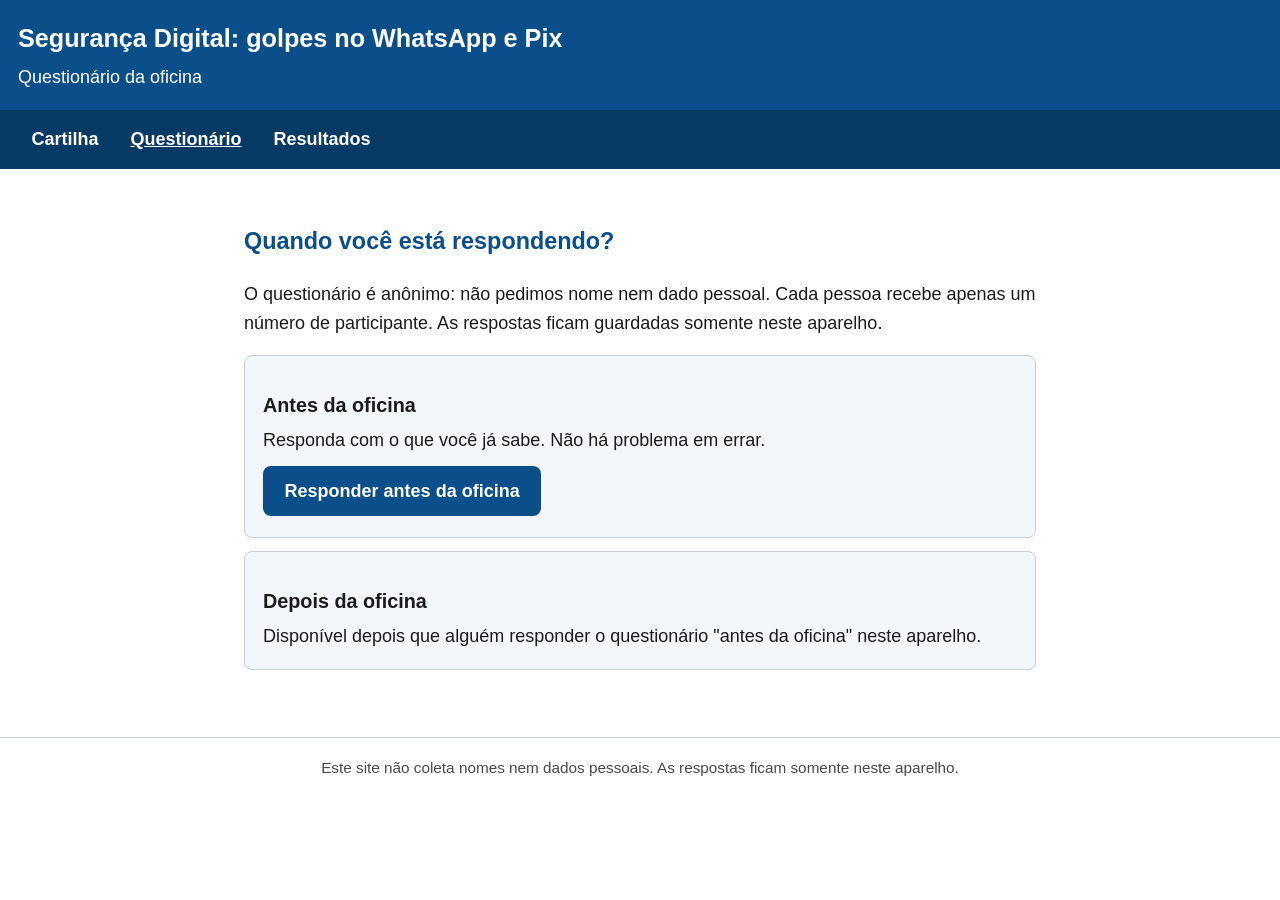
==== quiz.html @ 89abc8dd "Add before/after questionnaire with anonymous local records" ====
<!DOCTYPE html>
<html lang="pt-BR">
<head>
  <meta charset="utf-8">
  <meta name="viewport" content="width=device-width, initial-scale=1">
  <title>Questionário: Segurança Digital</title>
  <link rel="stylesheet" href="css/style.css">
</head>
<body>
  <header class="site">
    <h1>Segurança Digital: golpes no WhatsApp e Pix</h1>
    <p>Questionário da oficina</p>
  </header>
  <nav class="site" aria-label="Menu principal">
    <a href="index.html">Cartilha</a>
    <a href="quiz.html" aria-current="page">Questionário</a>
    <a href="results.html">Resultados</a>
  </nav>

  <main>
    <section id="step-moment">
      <h2>Quando você está respondendo?</h2>
      <p>
        O questionário é anônimo: não pedimos nome nem dado pessoal. Cada pessoa recebe apenas um número
        de participante. As respostas ficam guardadas somente neste aparelho.
      </p>

      <div class="card">
        <h3>Antes da oficina</h3>
        <p>Responda com o que você já sabe. Não há problema em errar.</p>
        <button type="button" id="start-before">Responder antes da oficina</button>
      </div>

      <div class="card">
        <h3>Depois da oficina</h3>
        <div id="after-box">
          <label for="participant-select">Qual é o seu número de participante?</label><br>
          <select id="participant-select"></select><br>
          <button type="button" id="start-after">Responder depois da oficina</button>
        </div>
        <p id="after-empty" class="hidden">
          Disponível depois que alguém responder o questionário "antes da oficina" neste aparelho.
        </p>
      </div>
    </section>

    <section id="step-quiz" class="hidden">
      <h2 id="quiz-title">Questionário</h2>
      <p id="participant-label"></p>
      <form id="quiz-form">
        <div id="questions"></div>
        <button type="submit">Registrar respostas</button>
      </form>
    </section>

    <section id="step-done" class="hidden">
      <h2>Obrigado!</h2>
      <p id="done-message"></p>
      <div id="review"></div>
      <button type="button" id="next-participant">Próximo participante</button>
      <a class="button" href="index.html">Voltar à cartilha</a>
    </section>
  </main>

  <footer class="site">
    Este site não coleta nomes nem dados pessoais. As respostas ficam somente neste aparelho.
  </footer>

  <script src="js/questions.js"></script>
  <script src="js/storage.js"></script>
  <script src="js/quiz.js"></script>
</body>
</html>
---- css/style.css ----
:root {
  --bg: #ffffff;
  --text: #1b1b1b;
  --muted: #4a4a4a;
  --brand: #0b4f8a;
  --brand-dark: #083a66;
  --ok: #1b6e2d;
  --warn-bg: #fff4d6;
  --warn-border: #b97800;
  --card: #f3f6fa;
  --border: #c7d0db;
}

* {
  box-sizing: border-box;
}

html {
  font-size: 112.5%;
}

body {
  margin: 0;
  background: var(--bg);
  color: var(--text);
  font-family: Arial, Helvetica, sans-serif;
  line-height: 1.6;
}

header.site {
  background: var(--brand);
  color: #fff;
  padding: 1rem;
}

header.site h1 {
  margin: 0;
  font-size: 1.4rem;
}

header.site p {
  margin: 0.25rem 0 0;
}

nav.site {
  background: var(--brand-dark);
  padding: 0.25rem 1rem;
}

nav.site a {
  display: inline-block;
  color: #fff;
  padding: 0.6rem 0.75rem;
  text-decoration: none;
  font-weight: bold;
}

nav.site a:hover,
nav.site a:focus,
nav.site a[aria-current="page"] {
  text-decoration: underline;
}

main {
  max-width: 46rem;
  margin: 0 auto;
  padding: 1rem;
}

h2 {
  color: var(--brand);
  margin-top: 2rem;
  font-size: 1.3rem;
}

h3 {
  margin-bottom: 0.25rem;
  font-size: 1.1rem;
}

.card {
  background: var(--card);
  border: 1px solid var(--border);
  border-radius: 8px;
  padding: 0.75rem 1rem;
  margin: 0.75rem 0;
}

.card p {
  margin: 0.25rem 0;
}

.alert {
  background: var(--warn-bg);
  border-left: 6px solid var(--warn-border);
  padding: 0.75rem 1rem;
  margin: 1rem 0;
}

.steps li {
  margin-bottom: 0.5rem;
}

.button,
button {
  display: inline-block;
  background: var(--brand);
  color: #fff;
  border: 0;
  border-radius: 8px;
  padding: 0.8rem 1.2rem;
  font-size: 1rem;
  font-weight: bold;
  text-decoration: none;
  cursor: pointer;
  margin: 0.4rem 0.4rem 0.4rem 0;
}

.button:hover,
button:hover,
.button:focus,
button:focus {
  background: var(--brand-dark);
}

button.secondary {
  background: #fff;
  color: var(--brand);
  border: 2px solid var(--brand);
}

button.danger {
  background: #8a1c1c;
}

fieldset {
  border: 1px solid var(--border);
  border-radius: 8px;
  margin: 1rem 0;
  padding: 0.75rem 1rem;
}

legend {
  font-weight: bold;
  padding: 0 0.4rem;
}

label.option {
  display: block;
  padding: 0.6rem 0.5rem;
  border-radius: 6px;
  cursor: pointer;
}

label.option:hover {
  background: var(--card);
}

label.option input {
  transform: scale(1.3);
  margin-right: 0.6rem;
}

select {
  font-size: 1rem;
  padding: 0.5rem;
}

.feedback {
  margin: 0.25rem 0 0;
  color: var(--muted);
}

.correct {
  color: var(--ok);
  font-weight: bold;
}

table {
  border-collapse: collapse;
  width: 100%;
  margin: 1rem 0;
}

th,
td {
  border: 1px solid var(--border);
  padding: 0.5rem;
  text-align: center;
}

th {
  background: var(--card);
}

td.left,
th.left {
  text-align: left;
}

.table-wrap {
  overflow-x: auto;
}

@media (max-width: 480px) {
  th,
  td {
    padding: 0.4rem 0.3rem;
    font-size: 0.9rem;
  }
}

.hidden {
  display: none;
}

footer.site {
  border-top: 1px solid var(--border);
  color: var(--muted);
  font-size: 0.85rem;
  padding: 1rem;
  text-align: center;
  margin-top: 2rem;
}

@media print {
  nav.site,
  .no-print {
    display: none;
  }
}
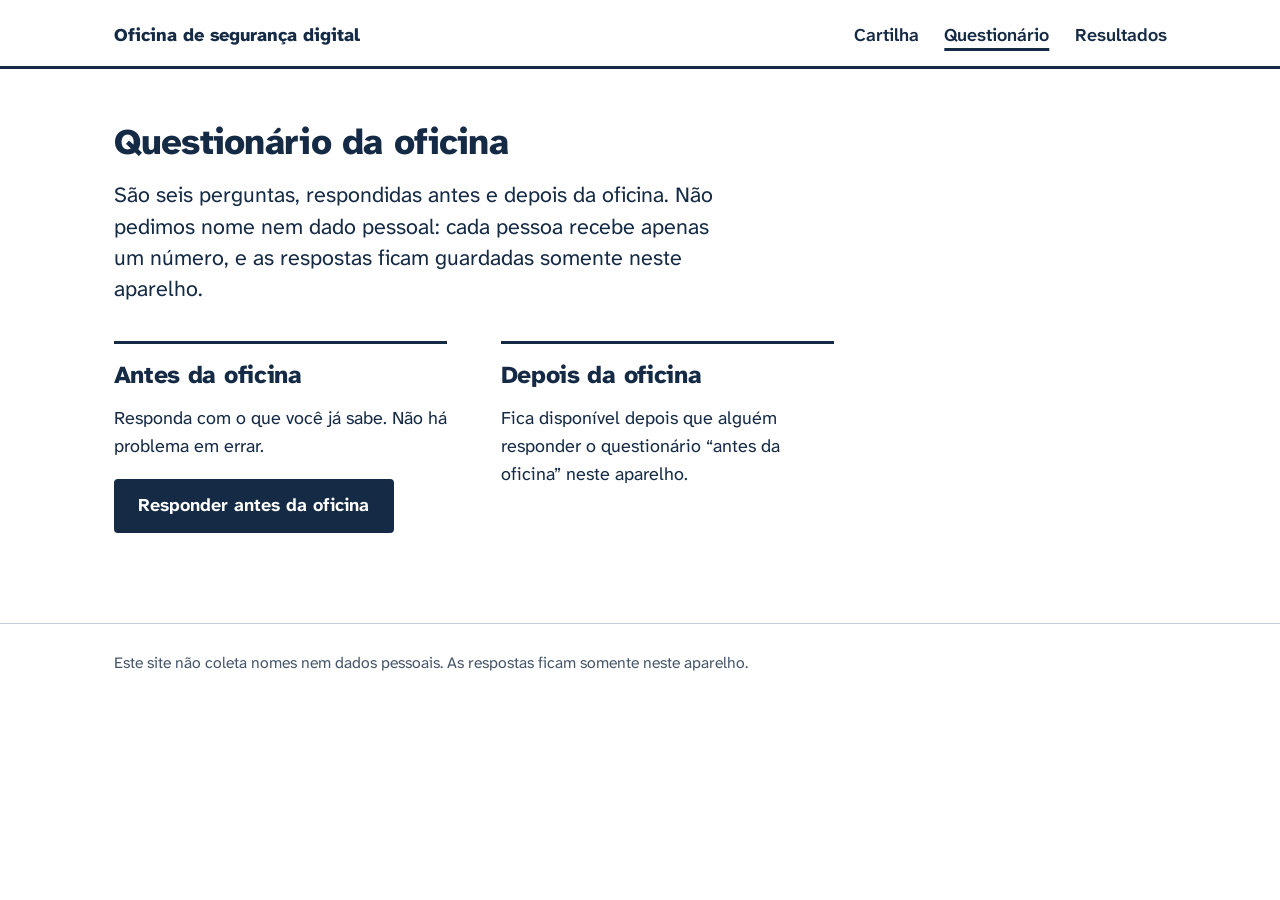
==== commit 2c909458: "Redesign the site with its own visual identity and booklet interactions Open the booklet with an ann" ====
--- a/quiz.html
+++ b/quiz.html
@@ -4,66 +4,91 @@
   <meta charset="utf-8">
   <meta name="viewport" content="width=device-width, initial-scale=1">
   <title>Questionário: Segurança Digital</title>
+  <meta name="theme-color" content="#ffffff">
+  <link rel="icon" href="data:image/svg+xml,%3Csvg xmlns='http://www.w3.org/2000/svg' viewBox='0 0 32 32'%3E%3Crect width='32' height='32' rx='4' fill='%23152a45'/%3E%3Crect x='6' y='12' width='20' height='8' fill='%23ffe14a'/%3E%3C/svg%3E">
+  <link rel="preconnect" href="https://fonts.googleapis.com">
+  <link rel="preconnect" href="https://fonts.gstatic.com" crossorigin>
+  <link rel="stylesheet" href="https://fonts.googleapis.com/css2?family=Atkinson+Hyperlegible+Next:wght@400..800&display=swap">
   <link rel="stylesheet" href="css/style.css">
 </head>
 <body>
-  <header class="site">
-    <h1>Segurança Digital: golpes no WhatsApp e Pix</h1>
-    <p>Questionário da oficina</p>
+  <a class="skip" href="#conteudo">Ir para o conteúdo</a>
+  <header class="masthead">
+    <div class="wrap masthead-inner">
+      <a class="masthead-name" href="index.html">Oficina de segurança digital</a>
+      <nav aria-label="Menu principal">
+        <a href="index.html">Cartilha</a>
+        <a href="quiz.html" aria-current="page">Questionário</a>
+        <a href="results.html">Resultados</a>
+      </nav>
+    </div>
   </header>
-  <nav class="site" aria-label="Menu principal">
-    <a href="index.html">Cartilha</a>
-    <a href="quiz.html" aria-current="page">Questionário</a>
-    <a href="results.html">Resultados</a>
-  </nav>
 
-  <main>
-    <section id="step-moment">
-      <h2>Quando você está respondendo?</h2>
-      <p>
-        O questionário é anônimo: não pedimos nome nem dado pessoal. Cada pessoa recebe apenas um número
-        de participante. As respostas ficam guardadas somente neste aparelho.
-      </p>
+  <main id="conteudo" class="wrap">
+    <div class="page">
+      <section id="step-moment">
+        <h1>Questionário da oficina</h1>
+        <p class="lead">
+          São seis perguntas, respondidas antes e depois da oficina. Não pedimos nome nem dado pessoal:
+          cada pessoa recebe apenas um número, e as respostas ficam guardadas somente neste aparelho.
+        </p>
 
-      <div class="card">
-        <h3>Antes da oficina</h3>
-        <p>Responda com o que você já sabe. Não há problema em errar.</p>
-        <button type="button" id="start-before">Responder antes da oficina</button>
-      </div>
+        <div class="choices">
+          <div class="choice">
+            <h2>Antes da oficina</h2>
+            <p>Responda com o que você já sabe. Não há problema em errar.</p>
+            <button type="button" id="start-before">Responder antes da oficina</button>
+          </div>
 
-      <div class="card">
-        <h3>Depois da oficina</h3>
-        <div id="after-box">
-          <label for="participant-select">Qual é o seu número de participante?</label><br>
-          <select id="participant-select"></select><br>
-          <button type="button" id="start-after">Responder depois da oficina</button>
+          <div class="choice">
+            <h2>Depois da oficina</h2>
+            <div id="after-box">
+              <label for="participant-select">Qual é o seu número de participante?</label>
+              <select id="participant-select"></select>
+              <button type="button" id="start-after">Responder depois da oficina</button>
+            </div>
+            <p id="after-empty" class="hidden">
+              Fica disponível depois que alguém responder o questionário “antes da oficina” neste aparelho.
+            </p>
+          </div>
         </div>
-        <p id="after-empty" class="hidden">
-          Disponível depois que alguém responder o questionário "antes da oficina" neste aparelho.
+      </section>
+
+      <section id="step-quiz" class="hidden">
+        <h1 id="quiz-title">Questionário</h1>
+        <p id="participant-label" class="participant-line"></p>
+        <form id="quiz-form">
+          <div id="questions"></div>
+          <div class="quiz-bar">
+            <div class="progress">
+              <p id="progress-text" aria-live="polite"></p>
+              <div id="progress-marks" class="progress-marks" aria-hidden="true"></div>
+            </div>
+            <button type="submit">Registrar respostas</button>
+          </div>
+        </form>
+      </section>
+
+      <section id="step-done" class="hidden">
+        <h1>Respostas registradas</h1>
+        <p id="ticket" class="ticket hidden">
+          <span>Seu número de participante</span>
+          <strong id="ticket-number"></strong>
         </p>
-      </div>
-    </section>
-
-    <section id="step-quiz" class="hidden">
-      <h2 id="quiz-title">Questionário</h2>
-      <p id="participant-label"></p>
-      <form id="quiz-form">
-        <div id="questions"></div>
-        <button type="submit">Registrar respostas</button>
-      </form>
-    </section>
-
-    <section id="step-done" class="hidden">
-      <h2>Obrigado!</h2>
-      <p id="done-message"></p>
-      <div id="review"></div>
-      <button type="button" id="next-participant">Próximo participante</button>
-      <a class="button" href="index.html">Voltar à cartilha</a>
-    </section>
+        <p id="done-message" class="done-message"></p>
+        <div id="review"></div>
+        <div class="actions">
+          <button type="button" id="next-participant">Próximo participante</button>
+          <a class="button secondary" href="index.html">Voltar à cartilha</a>
+        </div>
+      </section>
+    </div>
   </main>
 
-  <footer class="site">
-    Este site não coleta nomes nem dados pessoais. As respostas ficam somente neste aparelho.
+  <footer class="site-footer">
+    <div class="wrap">
+      <p>Este site não coleta nomes nem dados pessoais. As respostas ficam somente neste aparelho.</p>
+    </div>
   </footer>
 
   <script src="js/questions.js"></script>
--- a/css/style.css
+++ b/css/style.css
@@ -1,231 +1,954 @@
+/*
+  Identidade visual: "a mensagem marcada".
+  Papel branco e tinta azul-noite. O amarelo aparece somente sobre uma pista de
+  golpe e o verde somente em uma ação segura, para que a cor sempre signifique algo.
+*/
 :root {
-  --bg: #ffffff;
-  --text: #1b1b1b;
-  --muted: #4a4a4a;
-  --brand: #0b4f8a;
-  --brand-dark: #083a66;
-  --ok: #1b6e2d;
-  --warn-bg: #fff4d6;
-  --warn-border: #b97800;
-  --card: #f3f6fa;
-  --border: #c7d0db;
-}
-
-* {
+  --paper: #ffffff;
+  --ink: #152a45;
+  --ink-soft: #46566b;
+  --marker: #ffe14a;
+  --safe: #0f6b4f;
+  --danger: #b3261e;
+  --chat: #e4eaee;
+  --rule: #c5ced8;
+  --tint: #eef2f6;
+  --measure: 40rem;
+  color-scheme: light;
+}
+
+*,
+*::before,
+*::after {
   box-sizing: border-box;
 }
 
 html {
   font-size: 112.5%;
+  -webkit-text-size-adjust: 100%;
+  scroll-padding-bottom: 6rem;
+}
+
+::selection {
+  background: var(--marker);
+  color: var(--ink);
 }
 
 body {
   margin: 0;
-  background: var(--bg);
-  color: var(--text);
-  font-family: Arial, Helvetica, sans-serif;
-  line-height: 1.6;
-}
-
-header.site {
-  background: var(--brand);
+  background: var(--paper);
+  color: var(--ink);
+  font-family: "Atkinson Hyperlegible Next", "Atkinson Hyperlegible", Verdana, "Segoe UI", sans-serif;
+  line-height: 1.55;
+}
+
+h1,
+h2,
+h3 {
+  font-weight: 800;
+  text-wrap: balance;
+}
+
+h1 {
+  font-size: 2rem;
+  line-height: 1.1;
+  letter-spacing: -0.02em;
+  margin: 0 0 1rem;
+}
+
+h2 {
+  font-size: 1.7rem;
+  line-height: 1.15;
+  letter-spacing: -0.012em;
+  margin: 0 0 0.8rem;
+}
+
+h3 {
+  font-size: 1.2rem;
+  line-height: 1.25;
+  margin: 0 0 0.6rem;
+}
+
+p {
+  margin: 0 0 1rem;
+}
+
+a {
+  color: var(--ink);
+  text-decoration-thickness: 0.08em;
+  text-underline-offset: 0.2em;
+}
+
+:focus-visible {
+  outline: 3px solid var(--ink);
+  outline-offset: 3px;
+}
+
+mark {
+  background: var(--marker);
+  color: inherit;
+  padding: 0.05em 0.2em;
+  border-radius: 2px;
+  -webkit-box-decoration-break: clone;
+  box-decoration-break: clone;
+}
+
+.hidden {
+  display: none !important;
+}
+
+.wrap {
+  max-width: 63.5rem;
+  margin-inline: auto;
+  padding-inline: 1.15rem;
+}
+
+.skip {
+  position: absolute;
+  left: 1rem;
+  top: -4rem;
+  background: var(--ink);
   color: #fff;
-  padding: 1rem;
-}
-
-header.site h1 {
+  padding: 0.6rem 1rem;
+  z-index: 1;
+}
+
+.skip:focus {
+  top: 0.5rem;
+}
+
+/* Cabeçalho */
+
+.masthead {
+  border-bottom: 3px solid var(--ink);
+}
+
+.masthead-inner {
+  display: flex;
+  flex-wrap: wrap;
+  align-items: baseline;
+  justify-content: space-between;
+  column-gap: 2rem;
+  padding-block: 0.7rem 0.3rem;
+}
+
+.masthead-name {
+  font-weight: 800;
+  text-decoration: none;
+  padding-block: 0.35rem;
+}
+
+.masthead nav {
+  display: flex;
+  gap: 1.4rem;
+}
+
+.masthead nav a {
+  font-weight: 600;
+  text-decoration: none;
+  padding-block: 0.55rem;
+}
+
+.masthead nav a:hover {
+  text-decoration: underline;
+}
+
+.masthead nav a[aria-current="page"] {
+  text-decoration: underline;
+  text-decoration-thickness: 3px;
+  text-underline-offset: 0.4em;
+}
+
+/* Abertura da cartilha */
+
+.opening {
+  display: grid;
+  gap: 2rem;
+  padding-block: 2rem 2.5rem;
+}
+
+.opening h1 {
+  font-size: clamp(2.1rem, 1.3rem + 3.6vw, 3.5rem);
+  line-height: 1.06;
+  letter-spacing: -0.022em;
+  margin-bottom: 1.25rem;
+  max-width: 16ch;
+}
+
+.lead {
+  font-size: 1.2rem;
+  line-height: 1.45;
+  max-width: 34rem;
+}
+
+.golden-rule {
+  border-left: 4px solid var(--ink);
+  padding-left: 0.9rem;
+  margin: 1.5rem 0 0;
+  max-width: 30rem;
+}
+
+.specimen {
   margin: 0;
-  font-size: 1.4rem;
-}
-
-header.site p {
-  margin: 0.25rem 0 0;
-}
-
-nav.site {
-  background: var(--brand-dark);
-  padding: 0.25rem 1rem;
-}
-
-nav.site a {
-  display: inline-block;
-  color: #fff;
-  padding: 0.6rem 0.75rem;
+}
+
+.specimen figcaption {
+  margin-top: 1.1rem;
+}
+
+.specimen figcaption p {
+  font-weight: 700;
+  margin-bottom: 0.3rem;
+}
+
+.clues {
+  list-style: none;
+  margin: 0;
+  padding: 0;
+}
+
+.clues li {
+  padding-block: 0.4rem;
+}
+
+.clues mark {
+  font-weight: 700;
+  margin-right: 0.3rem;
+}
+
+.specimen mark {
+  background: linear-gradient(var(--marker), var(--marker)) no-repeat 0 0 / 100% 100%;
+}
+
+/* Mensagens de exemplo */
+
+.chat {
+  background: var(--chat);
+  border-radius: 6px;
+  padding: 0.85rem 0.85rem 1rem;
+}
+
+.chat-from {
+  font-size: 0.85rem;
+  color: var(--ink-soft);
+  margin: 0 0 0.5rem;
+}
+
+.bubble {
+  background: #fff;
+  border-radius: 3px 14px 14px 14px;
+  box-shadow: 0 1px 0 rgba(21, 42, 69, 0.18);
+  padding: 0.6rem 0.8rem;
+  margin: 0 0 0.45rem;
+  width: fit-content;
+  max-width: 100%;
+}
+
+.bubble:last-child {
+  margin-bottom: 0;
+}
+
+.caught {
+  border-left: 4px solid var(--danger);
+  padding-left: 0.85rem;
+  margin: 0.9rem 0 0;
+}
+
+.caught strong {
+  color: var(--danger);
+}
+
+/* Corpo da cartilha */
+
+.booklet {
+  display: grid;
+  gap: 2.5rem;
+  border-top: 1px solid var(--rule);
+  padding-top: 2rem;
+}
+
+.toc-title {
+  font-weight: 800;
+  margin: 0 0 0.3rem;
+}
+
+.toc ol {
+  margin: 0;
+  padding-left: 1.4rem;
+}
+
+.toc a {
+  display: block;
+  padding-block: 0.5rem;
   text-decoration: none;
-  font-weight: bold;
-}
-
-nav.site a:hover,
-nav.site a:focus,
-nav.site a[aria-current="page"] {
+}
+
+.toc a:hover {
   text-decoration: underline;
 }
 
-main {
-  max-width: 46rem;
-  margin: 0 auto;
-  padding: 1rem;
-}
-
-h2 {
-  color: var(--brand);
-  margin-top: 2rem;
-  font-size: 1.3rem;
-}
-
-h3 {
-  margin-bottom: 0.25rem;
+.toc a[aria-current] {
+  text-decoration: underline;
+  text-decoration-thickness: 3px;
+  text-underline-offset: 0.3em;
+}
+
+.chapters {
+  max-width: var(--measure);
+}
+
+.chapter {
+  scroll-margin-top: 1.5rem;
+}
+
+.chapter + .chapter {
+  margin-top: 3.5rem;
+  padding-top: 2.5rem;
+  border-top: 1px solid var(--rule);
+}
+
+.pressures {
+  margin: 1.5rem 0 0;
+}
+
+.pressures > div {
+  padding-block: 0.9rem;
+  border-top: 1px solid var(--rule);
+}
+
+.pressures > div:last-child {
+  padding-bottom: 0;
+}
+
+.pressures dt {
+  font-weight: 800;
   font-size: 1.1rem;
 }
 
-.card {
-  background: var(--card);
-  border: 1px solid var(--border);
-  border-radius: 8px;
-  padding: 0.75rem 1rem;
-  margin: 0.75rem 0;
-}
-
-.card p {
-  margin: 0.25rem 0;
-}
-
-.alert {
-  background: var(--warn-bg);
-  border-left: 6px solid var(--warn-border);
-  padding: 0.75rem 1rem;
-  margin: 1rem 0;
+.pressures dd {
+  margin: 0.2rem 0 0;
+}
+
+.scam {
+  margin-top: 2.25rem;
+}
+
+.scam-layout {
+  display: grid;
+  gap: 1rem;
+}
+
+.scam-body p:last-child {
+  margin-bottom: 0;
+}
+
+.action {
+  border-left: 4px solid var(--safe);
+  padding-left: 0.85rem;
+}
+
+.action strong {
+  color: var(--safe);
+}
+
+.steps,
+.checks {
+  list-style: none;
+  margin: 1.25rem 0 0;
+  padding: 0;
+}
+
+.steps {
+  counter-reset: step;
 }
 
 .steps li {
-  margin-bottom: 0.5rem;
-}
+  counter-increment: step;
+  position: relative;
+  padding: 0.55rem 0 0.55rem 2.8rem;
+}
+
+.steps li::before {
+  content: counter(step);
+  position: absolute;
+  left: 0;
+  top: 0.3rem;
+  font-size: 1.7rem;
+  font-weight: 800;
+  line-height: 1.2;
+}
+
+.steps-urgent li::before {
+  color: var(--danger);
+}
+
+.checks label {
+  display: flex;
+  align-items: flex-start;
+  gap: 1.3rem;
+  padding-block: 0.55rem;
+  font-weight: 400;
+  cursor: pointer;
+}
+
+.checks input {
+  -webkit-appearance: none;
+  appearance: none;
+  flex: none;
+  display: grid;
+  place-content: center;
+  width: 1.5rem;
+  height: 1.5rem;
+  margin: 0.1rem 0 0;
+  background: #fff;
+  border: 2px solid var(--ink);
+  border-radius: 3px;
+  cursor: pointer;
+}
+
+.checks input::before {
+  content: "";
+  width: 0.42rem;
+  height: 0.8rem;
+  margin-top: -0.15rem;
+  border: solid #fff;
+  border-width: 0 3px 3px 0;
+  transform: rotate(45deg) scale(0);
+}
+
+.checks input:checked {
+  background: var(--safe);
+  border-color: var(--safe);
+}
+
+.checks input:checked::before {
+  transform: rotate(45deg) scale(1);
+}
+
+.checks-count {
+  margin: 1rem 0 0;
+  color: var(--ink-soft);
+}
+
+.checks-count.all-done {
+  color: var(--safe);
+  font-weight: 700;
+}
+
+.path {
+  background: var(--tint);
+  border-radius: 3px;
+  padding: 0.1em 0.35em;
+  -webkit-box-decoration-break: clone;
+  box-decoration-break: clone;
+}
+
+.next-step {
+  margin-top: 3.5rem;
+  padding-top: 1.5rem;
+  border-top: 3px solid var(--ink);
+}
+
+.next-step p {
+  font-weight: 700;
+  font-size: 1.2rem;
+}
+
+/* Botões e formulário */
 
 .button,
 button {
   display: inline-block;
-  background: var(--brand);
+  background: var(--ink);
   color: #fff;
-  border: 0;
-  border-radius: 8px;
-  padding: 0.8rem 1.2rem;
-  font-size: 1rem;
-  font-weight: bold;
+  border: 2px solid var(--ink);
+  border-radius: 4px;
+  padding: 0.75rem 1.25rem;
+  min-height: 3rem;
+  font: inherit;
+  font-weight: 700;
+  line-height: 1.3;
+  text-align: center;
   text-decoration: none;
   cursor: pointer;
-  margin: 0.4rem 0.4rem 0.4rem 0;
 }
 
 .button:hover,
-button:hover,
-.button:focus,
-button:focus {
-  background: var(--brand-dark);
-}
-
+button:hover {
+  background: #0b1a2e;
+  border-color: #0b1a2e;
+}
+
+.button.secondary,
 button.secondary {
+  background: transparent;
+  color: var(--ink);
+}
+
+.button.secondary:hover,
+button.secondary:hover {
+  background: var(--tint);
+  border-color: var(--ink);
+}
+
+button.danger {
+  background: transparent;
+  color: var(--danger);
+  border-color: var(--danger);
+}
+
+button.danger:hover {
+  background: var(--danger);
+  border-color: var(--danger);
+  color: #fff;
+}
+
+button.fake-link {
+  display: inline;
+  min-height: 0;
+  padding: 0;
+  background: none;
+  border: 0;
+  border-radius: 0;
+  color: #1a56b0;
+  font-weight: 400;
+  line-height: inherit;
+  text-decoration: underline;
+}
+
+button.fake-link:hover {
+  background: none;
+  color: #123f85;
+}
+
+.actions {
+  display: flex;
+  flex-wrap: wrap;
+  gap: 0.75rem;
+  margin-top: 1.75rem;
+}
+
+label {
+  font-weight: 700;
+}
+
+select {
+  display: block;
+  width: 100%;
+  max-width: 18rem;
+  min-height: 3rem;
+  margin: 0.4rem 0 1rem;
+  padding: 0.6rem 0.7rem;
   background: #fff;
-  color: var(--brand);
-  border: 2px solid var(--brand);
-}
-
-button.danger {
-  background: #8a1c1c;
+  color: var(--ink);
+  border: 2px solid var(--ink);
+  border-radius: 4px;
+  font: inherit;
 }
 
 fieldset {
-  border: 1px solid var(--border);
-  border-radius: 8px;
-  margin: 1rem 0;
-  padding: 0.75rem 1rem;
+  border: 0;
+  margin: 2.25rem 0 0;
+  padding: 0;
+  min-width: 0;
 }
 
 legend {
-  font-weight: bold;
-  padding: 0 0.4rem;
+  padding: 0;
+  margin-bottom: 0.5rem;
+  font-size: 1.15rem;
+  font-weight: 700;
+  line-height: 1.35;
+}
+
+.question-count {
+  display: block;
+  font-size: 0.875rem;
+  font-weight: 400;
+  color: var(--ink-soft);
+  margin-bottom: 0.2rem;
 }
 
 label.option {
+  display: flex;
+  align-items: flex-start;
+  gap: 0.75rem;
+  margin-top: 0.5rem;
+  padding: 0.8rem 0.9rem;
+  border: 2px solid var(--rule);
+  border-radius: 4px;
+  font-weight: 400;
+  cursor: pointer;
+}
+
+label.option:hover {
+  border-color: var(--ink-soft);
+}
+
+label.option:has(input:checked) {
+  border-color: var(--ink);
+  background: var(--tint);
+  box-shadow: inset 4px 0 0 var(--ink);
+}
+
+label.option input {
+  flex: none;
+  width: 1.35rem;
+  height: 1.35rem;
+  margin: 0.1rem 0 0;
+  accent-color: var(--ink);
+}
+
+.quiz-bar {
+  position: sticky;
+  bottom: 0;
+  display: flex;
+  align-items: center;
+  justify-content: space-between;
+  gap: 1rem;
+  margin-top: 2.25rem;
+  padding-block: 0.75rem;
+  background: var(--paper);
+  border-top: 3px solid var(--ink);
+}
+
+.progress p {
+  margin: 0 0 0.35rem;
+  font-size: 0.875rem;
+  font-weight: 700;
+}
+
+.progress-marks {
+  display: flex;
+  gap: 4px;
+}
+
+.progress-marks span {
+  width: 1.1rem;
+  height: 0.5rem;
+  background: var(--rule);
+}
+
+.progress-marks span.done {
+  background: var(--ink);
+}
+
+/* Páginas do questionário e dos resultados */
+
+.page {
+  max-width: var(--measure);
+  padding-block: 2rem 1rem;
+}
+
+.page h2 {
+  font-size: 1.35rem;
+  margin-top: 2.5rem;
+}
+
+.choices {
+  display: grid;
+  gap: 2.5rem;
+  margin-top: 2rem;
+}
+
+.choice {
+  border-top: 3px solid var(--ink);
+  padding-top: 1rem;
+}
+
+.choice h2 {
+  margin-top: 0;
+}
+
+.participant-line {
+  font-weight: 700;
+}
+
+.ticket {
+  width: fit-content;
+  border: 2px dashed var(--ink);
+  padding: 0.8rem 1.6rem 0.6rem;
+  text-align: center;
+  margin: 1.25rem 0;
+}
+
+.ticket span {
   display: block;
-  padding: 0.6rem 0.5rem;
-  border-radius: 6px;
-  cursor: pointer;
-}
-
-label.option:hover {
-  background: var(--card);
-}
-
-label.option input {
-  transform: scale(1.3);
-  margin-right: 0.6rem;
-}
-
-select {
-  font-size: 1rem;
-  padding: 0.5rem;
+  font-size: 0.875rem;
+}
+
+.ticket strong {
+  display: block;
+  font-size: 4.5rem;
+  line-height: 1;
+}
+
+.done-message {
+  font-size: 1.2rem;
+}
+
+.review-item {
+  border-top: 1px solid var(--rule);
+  padding-block: 1.1rem 0.2rem;
+}
+
+.review-item h3 {
+  font-size: 1.05rem;
+  font-weight: 700;
+  text-wrap: pretty;
+}
+
+.review-item p {
+  margin-bottom: 0.5rem;
+}
+
+.yours {
+  color: var(--danger);
+}
+
+.correct {
+  color: var(--safe);
+  font-weight: 700;
 }
 
 .feedback {
-  margin: 0.25rem 0 0;
-  color: var(--muted);
-}
-
-.correct {
-  color: var(--ok);
-  font-weight: bold;
+  color: var(--ink-soft);
+}
+
+.table-wrap {
+  overflow-x: auto;
+  margin-bottom: 2.5rem;
 }
 
 table {
   border-collapse: collapse;
   width: 100%;
-  margin: 1rem 0;
+  font-variant-numeric: tabular-nums;
 }
 
 th,
 td {
-  border: 1px solid var(--border);
-  padding: 0.5rem;
+  padding: 0.7rem 0.5rem;
   text-align: center;
+  vertical-align: top;
+  border-bottom: 1px solid var(--rule);
 }
 
 th {
-  background: var(--card);
-}
-
-td.left,
-th.left {
+  font-weight: 700;
+  border-bottom: 2px solid var(--ink);
+  vertical-align: bottom;
+}
+
+th.left,
+td.left {
   text-align: left;
-}
-
-.table-wrap {
-  overflow-x: auto;
-}
-
-@media (max-width: 480px) {
+  padding-left: 0;
+}
+
+.summary td.left {
+  white-space: nowrap;
+}
+
+td.gain {
+  color: var(--safe);
+  font-weight: 700;
+}
+
+td.loss {
+  color: var(--danger);
+  font-weight: 700;
+}
+
+/* Rodapé */
+
+.site-footer {
+  margin-top: 4rem;
+  border-top: 1px solid var(--rule);
+  padding-block: 1.5rem 2.5rem;
+  color: var(--ink-soft);
+  font-size: 0.875rem;
+}
+
+.site-footer p {
+  max-width: var(--measure);
+  margin: 0;
+}
+
+/* Telas maiores */
+
+@media (max-width: 30rem) {
+  .actions > *,
+  .choice button {
+    width: 100%;
+  }
+
+  .quiz-bar button {
+    padding-inline: 0.9rem;
+    white-space: nowrap;
+  }
+
   th,
   td {
-    padding: 0.4rem 0.3rem;
+    padding: 0.6rem 0.3rem;
     font-size: 0.9rem;
   }
 }
 
-.hidden {
-  display: none;
-}
-
-footer.site {
-  border-top: 1px solid var(--border);
-  color: var(--muted);
-  font-size: 0.85rem;
-  padding: 1rem;
-  text-align: center;
-  margin-top: 2rem;
+@media (min-width: 34rem) {
+  .pressures > div {
+    display: grid;
+    grid-template-columns: 12rem minmax(0, 1fr);
+    gap: 1.25rem;
+    align-items: baseline;
+  }
+
+  .pressures dd {
+    margin: 0;
+  }
+}
+
+@media (min-width: 44rem) {
+  .wrap {
+    padding-inline: 2.5rem;
+  }
+
+  .scam-layout {
+    grid-template-columns: 15rem minmax(0, 1fr);
+    gap: 1.75rem;
+    align-items: start;
+  }
+
+  .choices {
+    grid-template-columns: 1fr 1fr;
+    gap: 3rem;
+  }
+
+  .page {
+    padding-top: 3rem;
+  }
+}
+
+@media (min-width: 60rem) {
+  .opening {
+    grid-template-columns: minmax(0, 1fr) 25rem;
+    gap: 4.5rem;
+    align-items: start;
+    padding-block: 4rem 4.5rem;
+  }
+
+  .booklet {
+    grid-template-columns: 13rem minmax(0, var(--measure));
+    gap: 5.5rem;
+    padding-top: 3rem;
+  }
+
+  .toc {
+    position: sticky;
+    top: 1.5rem;
+    align-self: start;
+  }
+}
+
+/*
+  Movimento: uma única sequência de abertura (as mensagens chegam e as pistas
+  são marcadas). O restante apenas responde a uma ação de quem está usando.
+*/
+@media (prefers-reduced-motion: no-preference) {
+  html {
+    scroll-behavior: smooth;
+  }
+
+  .specimen.armed .bubble {
+    opacity: 0;
+  }
+
+  .specimen.armed mark {
+    background-size: 0 100%;
+  }
+
+  .specimen.play .bubble {
+    animation: arrive 0.3s ease-out backwards;
+  }
+
+  .specimen.play .bubble:nth-of-type(2) { animation-delay: 0.1s; }
+  .specimen.play .bubble:nth-of-type(3) { animation-delay: 0.6s; }
+  .specimen.play .bubble:nth-of-type(4) { animation-delay: 1.1s; }
+
+  .specimen.play mark {
+    animation: swipe 0.45s ease-out backwards;
+  }
+
+  .specimen.play .bubble:nth-of-type(2) mark,
+  .specimen.play .clues li:nth-child(1) mark { animation-delay: 1.7s; }
+  .specimen.play .bubble:nth-of-type(3) mark,
+  .specimen.play .clues li:nth-child(2) mark { animation-delay: 2.15s; }
+  .specimen.play .bubble:nth-of-type(4) mark,
+  .specimen.play .clues li:nth-child(3) mark { animation-delay: 2.6s; }
+
+  .ticket {
+    animation: stamp 0.3s cubic-bezier(0.2, 0.9, 0.3, 1.3) backwards;
+  }
+
+  .caught {
+    animation: arrive 0.25s ease-out backwards;
+  }
+
+  .checks input,
+  .checks input::before,
+  label.option,
+  .progress-marks span {
+    transition: background-color 0.15s, border-color 0.15s, box-shadow 0.15s, transform 0.15s ease-out;
+  }
+}
+
+@keyframes arrive {
+  from {
+    opacity: 0;
+    transform: translateY(0.4rem);
+  }
+}
+
+@keyframes swipe {
+  from {
+    background-size: 0 100%;
+  }
+}
+
+@keyframes stamp {
+  from {
+    opacity: 0;
+    transform: scale(1.15) rotate(-3deg);
+  }
 }
 
 @media print {
-  nav.site,
+  .masthead nav,
+  .toc,
+  .skip,
+  .caught,
+  .checks-count,
   .no-print {
     display: none;
   }
-}
+
+  .specimen .bubble,
+  .specimen mark {
+    animation: none !important;
+    opacity: 1 !important;
+    background-size: 100% 100% !important;
+  }
+
+  mark,
+  .chat,
+  .path {
+    -webkit-print-color-adjust: exact;
+    print-color-adjust: exact;
+  }
+
+  .scam,
+  .steps li,
+  .checks li {
+    break-inside: avoid;
+  }
+}
